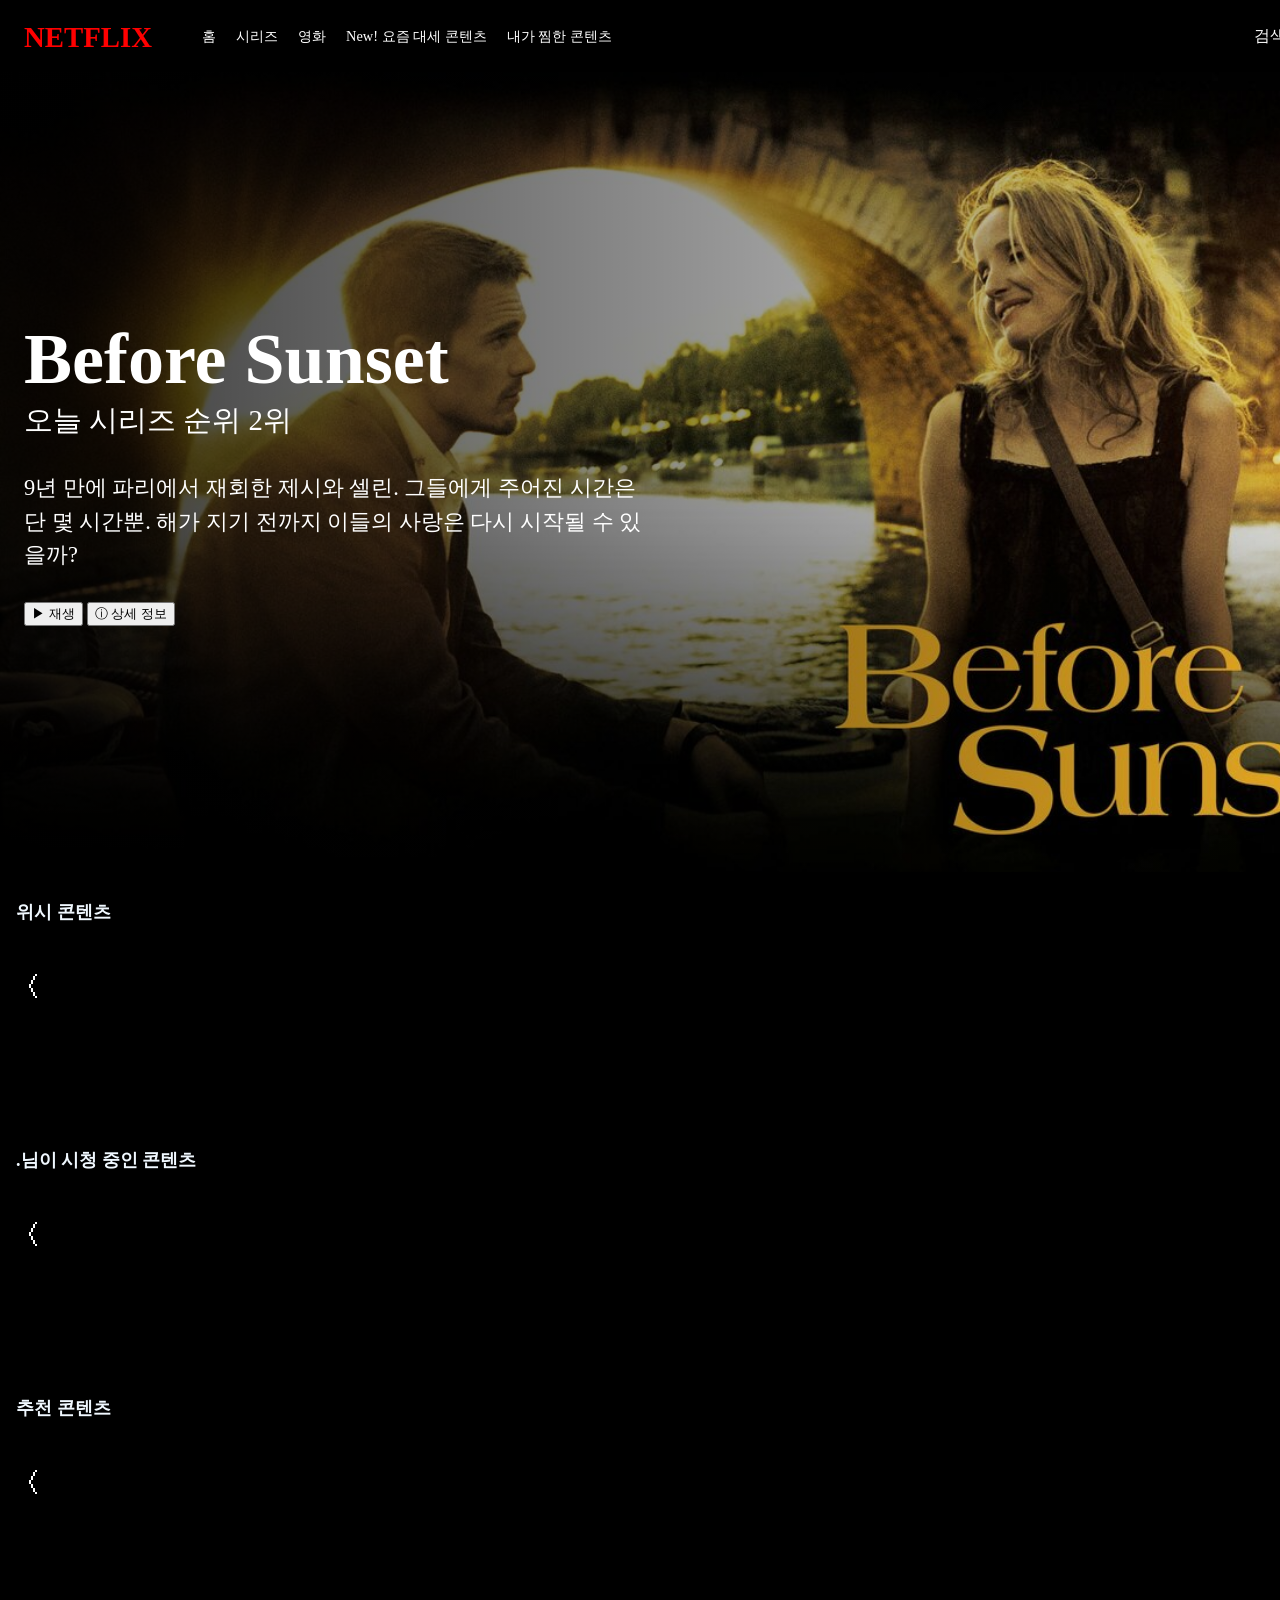
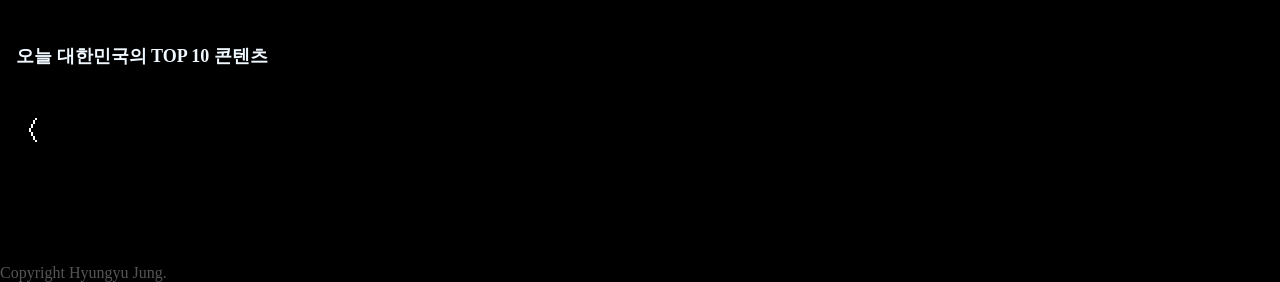
==== netflix-frontend/index.html @ 3098551a "seperate frontend & search server directory" ====
<!DOCTYPE html>
<html lang="ko">
    <head>
        <meta charset="UTF-8">
        <link rel="stylesheet" href="/src/css/style.css">
        <title>Hyungyu Jung's Static Netflix Clone Webpage</title>
        <script type="module" src="/src/js/main.js" defer></script>
    </head>
    <body class="page">
        <header class="header">
            <div class="header_left">
                <h1 class="netflix_logo">
                    <a href="#">NETFLIX</a>
                </h1>
                <nav class="main_nav">
                    <ul>
                        <li><a href="#">홈</a></li>
                        <li><a href="#">시리즈</a></li>
                        <li><a href="#">영화</a></li>
                        <li><a href="#">New! 요즘 대세 콘텐츠</a></li>
                        <li><a href="#">내가 찜한 콘텐츠</a></li>
                    </ul>
                </nav>
            </div>
            <div class="header_right">
                <div class="search_icon">
                    <a href="#">검색</a>
                </div>
                <div class="notification_icon">
                    <a href="#">알림</a>
                    <div class="modal notification_modal">
                        <p>새로운 알림이 없습니다.</p>
                    </div>
                </div>
                <div class="profile_icon">
                    <a href="#">프로필</a>
                    <div class="modal profile_modal">
                        <ul>
                            <li><a href="#">계정</a></li>
                            <li><a href="#">고객 센터</a></li>
                            <li><a href="#">넷플릭스에서 로그아웃</a></li>
                        </ul>
                    </div>
                </div>
            </div>
        </header>
        <main class="main">
            <section class="hero">
                <div class="hero_content">
                    <h2 class="hero_title">Before Sunset</h2>
                    <p class="hero_rank">
                        오늘 시리즈 순위 2위
                    </p>
                    <p class="hero_description">
                        9년 만에 파리에서 재회한 제시와 셀린. 그들에게 주어진 시간은 단 몇 시간뿐. 해가 지기 전까지 이들의 사랑은 다시 시작될 수 있을까?
                    </p>
                    <div class="hero_buttons">
                        <button class="btn btn_play">▶︎ 재생</button>
                        <button class="btn btn_info">ⓘ 상세 정보</button>
                    </div>
                </div>
            </section>

			<section class="custom_list">
                <div class="slide_wrapper" data-visible-count="6">
                    <div class="list_title_row">
                        <h2 class="list_title">위시 콘텐츠</h2>
                        <div class="pagination"></div>
                    </div>
                    <ul class="slides">
                        <!-- will be filled by fetching movie data -->
                    </ul>
                    <p class="controller">
                        <span class="prev">&lang;</span>  
                        <span class="next">&rang;</span>
                    </p>
                </div>
            </section>

            <section class="watching_list">
                <div class = "slide_wrapper" data-visible-count="6">
                    <div class="list_title_row">
                        <h2 class="list_title">.님이 시청 중인 콘텐츠</h2>
                        <div class="pagination"></div>
                    </div>
                    <ul class="slides">
                        <!-- will be filled by fetching movie data -->
                    </ul>
                    <p class="controller">
                        <span class="prev">&lang;</span>  
                        <span class="next">&rang;</span>
                    </p>
                </div>              
            </section>

            <section class="recommends">
                <div class = "slide_wrapper" data-visible-count="6">
                    <div class="list_title_row">
                        <h2 class="list_title">추천 콘텐츠</h2>
                        <div class="pagination"></div>
                    </div>
                    <ul class="slides">
                        <!-- will be filled by fetching movie data -->
                    </ul>
                    <p class="controller">
                        <span class="prev">&lang;</span>  
                        <span class="next">&rang;</span>
                    </p>
                </div>
            </section>
            
            <section class="top10_list_section">
                <div class = "slide_wrapper" data-visible-count="7">
                    <div class="list_title_row">
                        <h2 class="list_title">오늘 대한민국의 TOP 10 콘텐츠</h2>
                        <div class="pagination"></div>
                    </div>
                    <ul class="slides">
                        <!-- will be filled by fetching movie data -->
                    </ul>
                    <p class="controller">
                        <span class="prev">&lang;</span>  
                        <span class="next">&rang;</span>
                    </p>
                </div>    
            </section>
        </main>
        <footer class = "footer">
            <div class = "footer-content">
				Copyright Hyungyu Jung.
            </div>
        </footer>
    </body>
</html>
---- src/css/style.css ----
.page { width: 1440px; margin: 0 auto; background-color:black}

/* header styles */
.header {
    display: flex;
    justify-content: space-between; /*divide right and left header part*/
	align-items: center;
	height: 72px;
	padding: 0 24px;
    margin: 0;
}

/* left side header*/
.header_left {
    display: flex;
    align-items: center;
}
.netflix_logo a {
    color: red;
    font-size: 1.8rem;
    font-weight: bold;
    text-decoration: none; 
}
.main_nav ul {
    display: flex;
    list-style: none;
    padding: 0;
    margin: 0;
    margin-left: 50px;
}
.main_nav li a {
    color: white;
    font-size: 0.9rem;
    text-decoration: none;
    margin-right: 20px;
}

/* right side header */
.header_right {
    display: flex;
    align-items: center;
    color: white;
    gap: 25px;
}
.header_right a {
    text-decoration: none;
    color: inherit;
}

/* =================================
   Header Hover Modal Styles
   ================================= */

/* to position the modal */
.notification_icon, .profile_icon {
    position: relative;
}

/* modal styles */
.modal {
    display: none; /* hide normal */
    position: absolute;
    top: 150%; 
    right: 0;
    background-color: rgba(0, 0, 0, 0.9);
    border: 1px solid rgba(255, 255, 255, 0.15);
    padding: 1rem;
    min-width: 200px; 
    z-index: 20;
    border-radius: 4px;
}

/* hover modal */
.notification_icon:hover .modal,
.profile_icon:hover .modal {
    display: block;
}

.profile_modal ul {
    list-style: none;
    padding: 0;
    margin: 0;
}

.profile_modal ul li {
    margin-bottom: 10px;
}

.profile_modal ul li:last-child {
    margin-bottom: 0;
}

.profile_modal ul li a {
    color: white;
    text-decoration: none;
    font-size: 0.9rem;
}

.profile_modal ul li a:hover {
    text-decoration: underline;
}

.notification_modal p {
    color: white;
    margin: 0;
    font-size: 0.9rem;
}

/* overall main layout (by flex box) */
.main{
	display: flex;
	flex-direction: column;
}

/* hero styles */
.hero {
    width: 100%; 
    height: 800px;
    position: relative;
    display: flex;
    align-items: center;
    padding: 0 24px;
}

/* background image */
.hero::before {
    content: "";
    position: absolute;
    top: 0;
    left: 0;
    width: 100%;
    height: 100%;
    background-image: url('/img/before_sunset_hero_2.jpg');
    background-repeat: no-repeat;
    background-size: cover;
    background-position: center;
    z-index: -2; /* fix to background image */
}
/* overlay */
.hero::after {
    content: "";
    position: absolute;
    top: 0;
    left: 0;
    width: 100%;
    height: 100%;
    background: linear-gradient(to right, rgba(0, 0, 0, 0.8), transparent);
    z-index: -1; /* higher than  backgound image, lower than contents */
}

/* hero content styles */
.hero_content {
    max-width: 620px;
	z-index: 0; /* higher than overlay */
}
/* movie title for hero */
.hero_title {
    font-size: 4.5rem;
    font-weight: bold;
    color: white;
    margin: 0;
}
/* movie description for hero  */
.hero_rank {
    font-size: 1.8rem;
    color: white;
    margin:0;
}
/* movie description for hero  */
.hero_description {
    font-size: 1.4rem;
    color: white;
    line-height: 1.5;
    margin-top: 30px;
    margin-bottom: 30px;
}

/* slide css styles : overflow hidden is important! */
.list_title_row {
    display: flex;
    align-items: center;
    justify-content: space-between;
    margin-bottom: 8px;
}

.list_title {
    color: aliceblue;
    font-size: large;
    margin: 20px 0 0 16px;
}

.pagination {
    color: #fff;
    font-size: 1rem;
    margin: 20px 0 0 16px;
    min-width: 60px;
    text-align: right;
}
.pagination .dot {
    color: #888;
    font-size: 0.8rem;
    margin: 0 2px;
}
.pagination .dot.active {
    color: #fff;
}

.slide_wrapper {
    padding-top: 8px;
    width: 1440px;
    height: 240px;
    position: relative;
    margin: 0 auto;
    overflow: hidden;
}
.slides {
  display: flex;
  height: 200px;
  padding: 0;
  margin: 0; 
  list-style: none; 
}

.slides li.movie_card1 {
  flex: 0 0 224px;
  width: 224px;
}

.slides li.movie_card2 {
  flex: 0 0 180px;
  width: 180px;
}

/* controller styles (prev, next buttons) */
.controller {
    position: absolute;
    top: 40%;
    left: 0;
    width: 100%;
    display: flex; 
    justify-content: space-between;
    align-items: center; 
    transform: translateY(-50%); 
    pointer-events: none; 
    z-index: 10; 
}
.controller span {
    cursor: pointer;
    background-color: rgba(0, 0, 0, 0.5); 
    color: white;
    font-size: 2em;
    padding: 10px 15px;
    border-radius: 5px;
    user-select: none; 
    pointer-events: auto; 
}
.controller span.prev {
    margin-left: 10px; 
}
.controller span.next {
    margin-right: 10px; 
}
.controller span:hover {
    background-color: rgba(0, 0, 0, 0.8);
}

/* like button style */
.like-btn {
    position: absolute;
    top: 8px;
    right: 8px;
    background: rgba(0,0,0,0.5);
    border: none;
    font-size: 1.5em;
    cursor: pointer;
    color: #e50914;
    z-index: 5;
    border-radius: 50%;
    width: 36px;
    height: 36px;
    display: flex;
    align-items: center;
    justify-content: center;
    transition: background 0.2s;
    padding: 0;
}
.like-btn.liked {
    color: #e50914;
    background: rgba(255,255,255,0.7);
}
.like-btn:hover {
    background: rgba(255,255,255,0.2);
}

/* movie card1 styles (except ranking row) */
.movie_card1{
    position: relative;
	width:224px;
	margin: 8px;
}
.movie_card1 img {
    width: 100%; 
    height: 144px;
    object-fit: cover; 
    display: block; 
}

/* title style in movie card 1 */
.movie_card1 h3 {
    color: white; 
    font-size: 16px;
    margin-top: 8px; 
}

/* movie card2 styles (ranking row) */
.movie_card2 {
    position: relative;
    display: flex;
    flex-direction: row;
    align-items: center;
    width: 180px;
    height: 180px;
    margin: 8px;
    position: relative;
    justify-content: flex-start;
    background: transparent;
    overflow: hidden;
}

.movie_card2 .rank {
    font-size: 5rem;
    font-weight: bold;
    color: #555;
    width: 25px;         
    text-align: left;
    margin: 0 0 0 0;  
    flex-shrink: 0;
    z-index: 1;
}

.movie_card2 img {
    width:120px; 
    height: 180px;
    object-fit: cover;
    display: block;
    margin: 0 0 0 auto; 
    flex-shrink: 0;
    z-index: 2;
}

/* title style in movie card 2 */
.movie_card2 h3 {
    color: white; 
    font-size: 16px;
    margin-top: 8px; 
}

/* card hover effect */
.movie_card1, .movie_card2 {
    transition: transform 0.3s ease; /* smooth effect transition*/
}
.movie_card1:hover {
    transform: scale(1.05);
    z-index: 10;
}
.movie_card2:hover {
    transform: scale(1.05);
    z-index: 10;
}

/* footer style */
.footer{
	display: flex;
	flex-direction: column-reverse;
}
.footer-content{
	font-size: 2.0;
	color: #555;
}
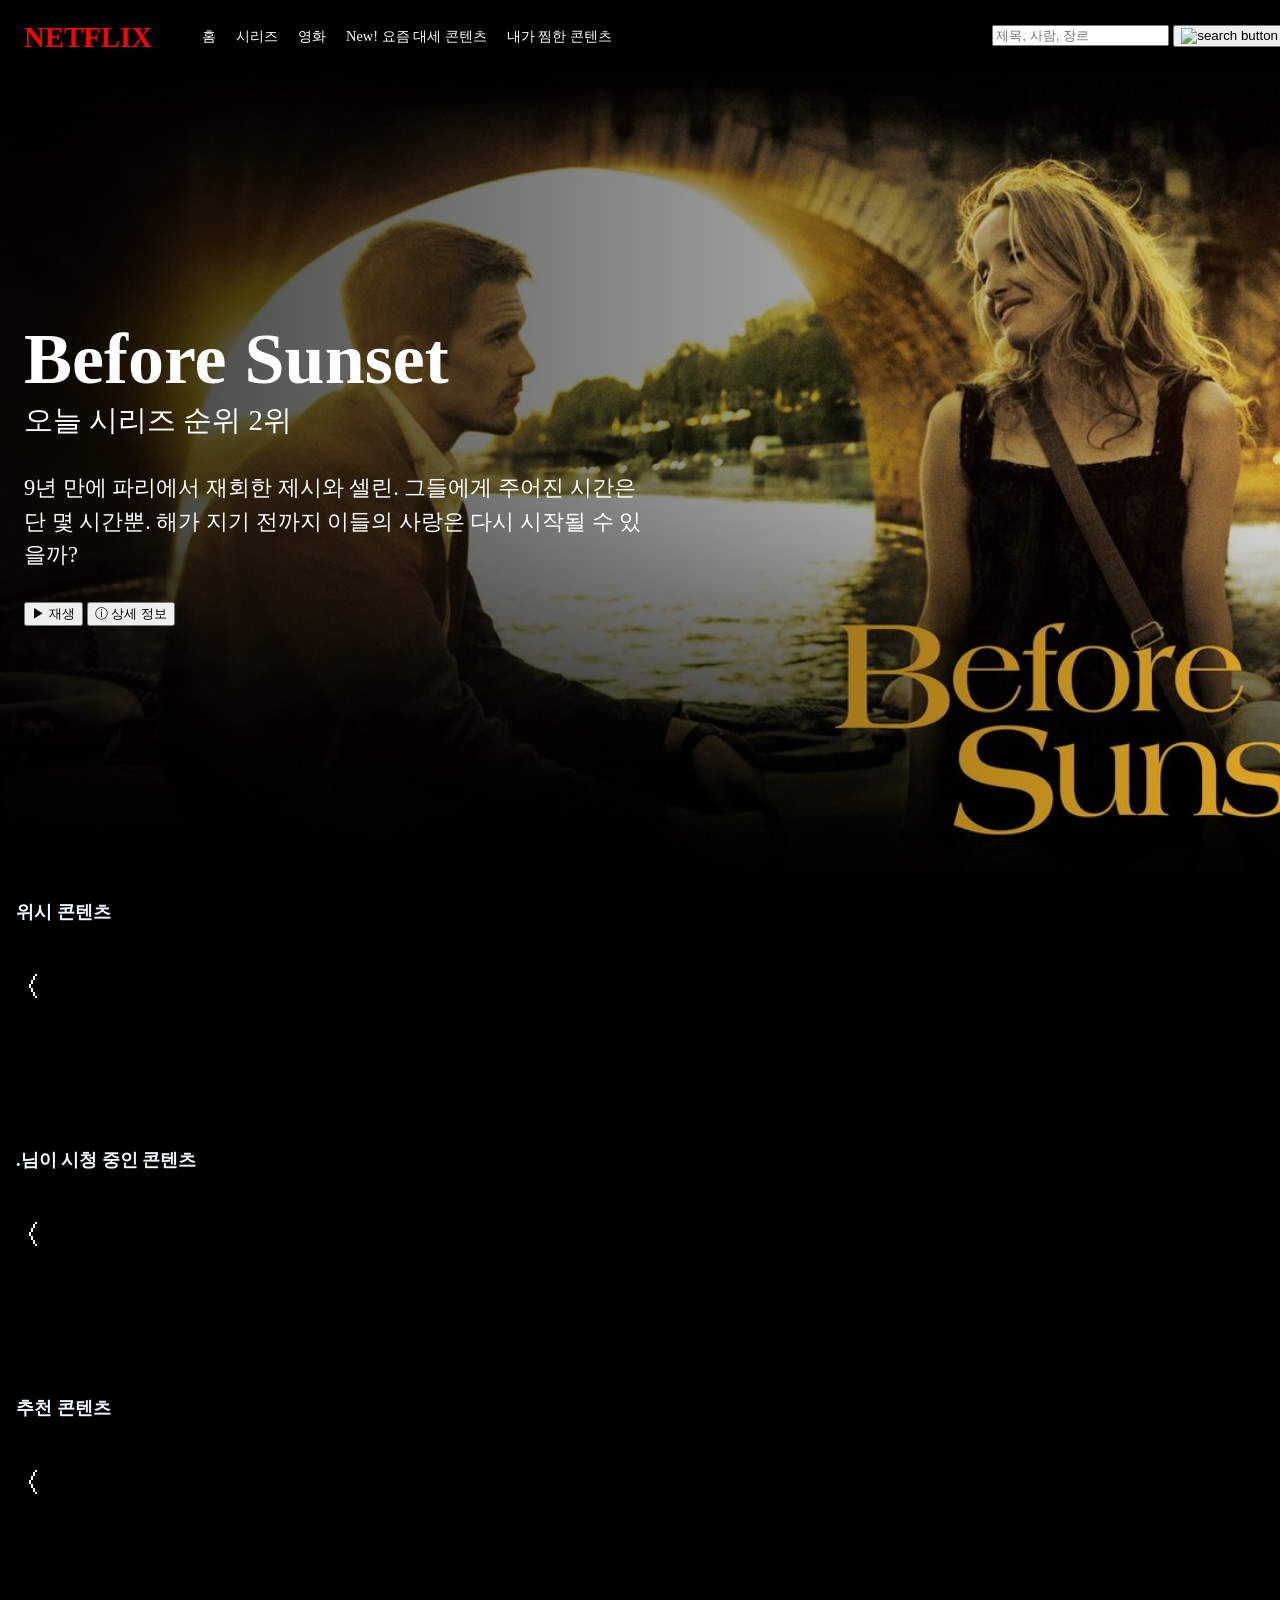
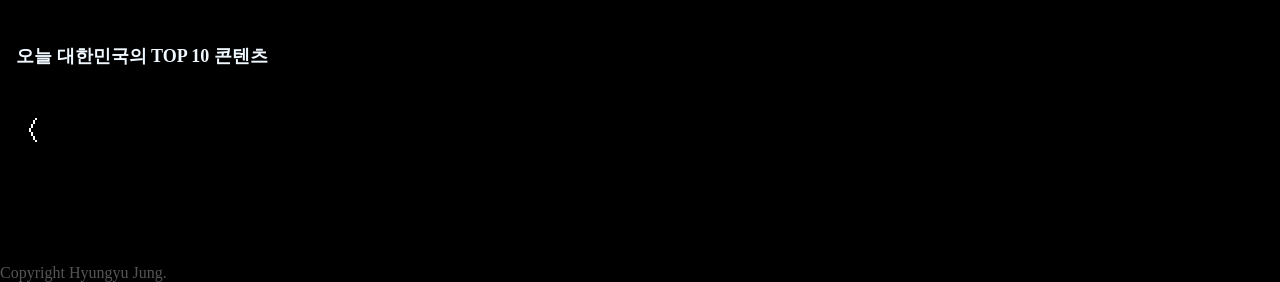
==== commit f2d0c778: "implemented search box on frontend page" ====
--- a/netflix-frontend/index.html
+++ b/netflix-frontend/index.html
@@ -23,8 +23,11 @@
                 </nav>
             </div>
             <div class="header_right">
-                <div class="search_icon">
-                    <a href="#">검색</a>
+                <div class="search_container">
+                    <input type="text" class="search_input" placeholder="제목, 사람, 장르">
+                    <button class="search_button">
+                        <img src="/img/icon/search_icon.png" alt="search button">
+                    </button>
                 </div>
                 <div class="notification_icon">
                     <a href="#">알림</a>
